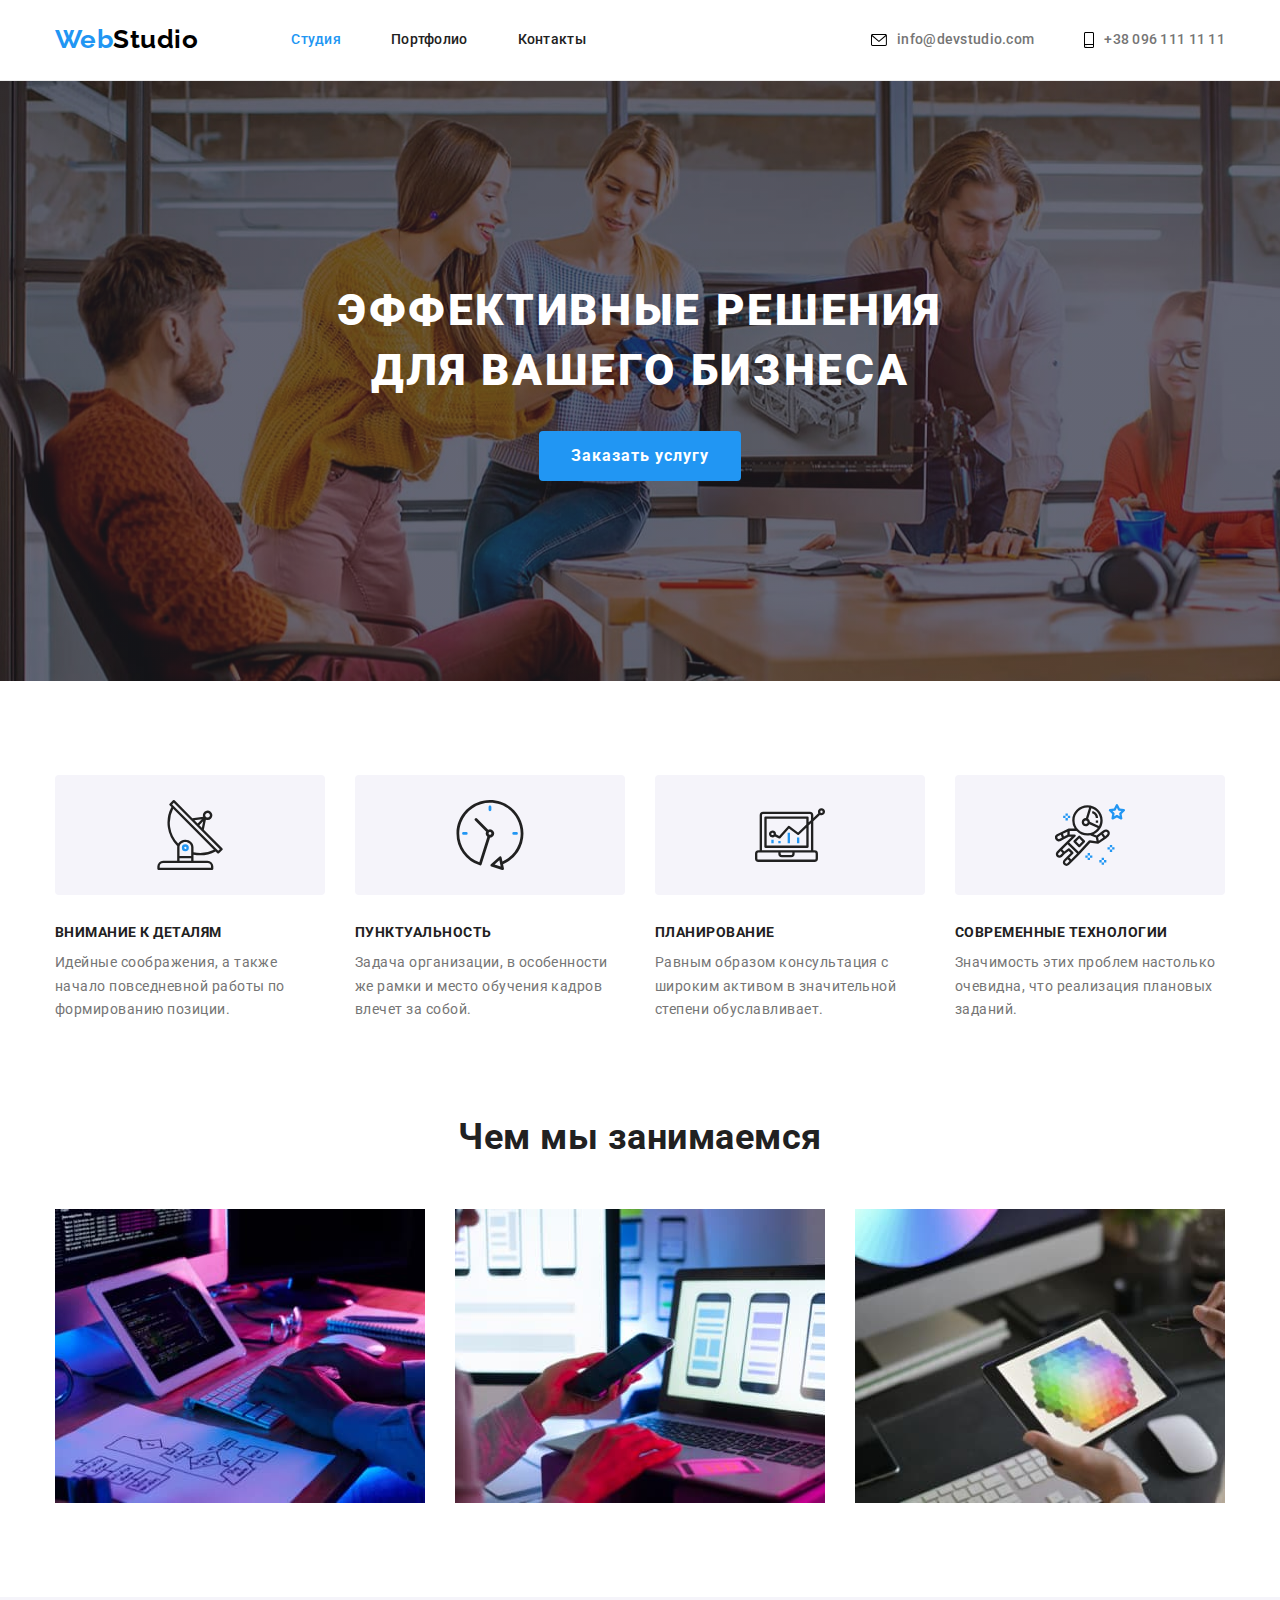
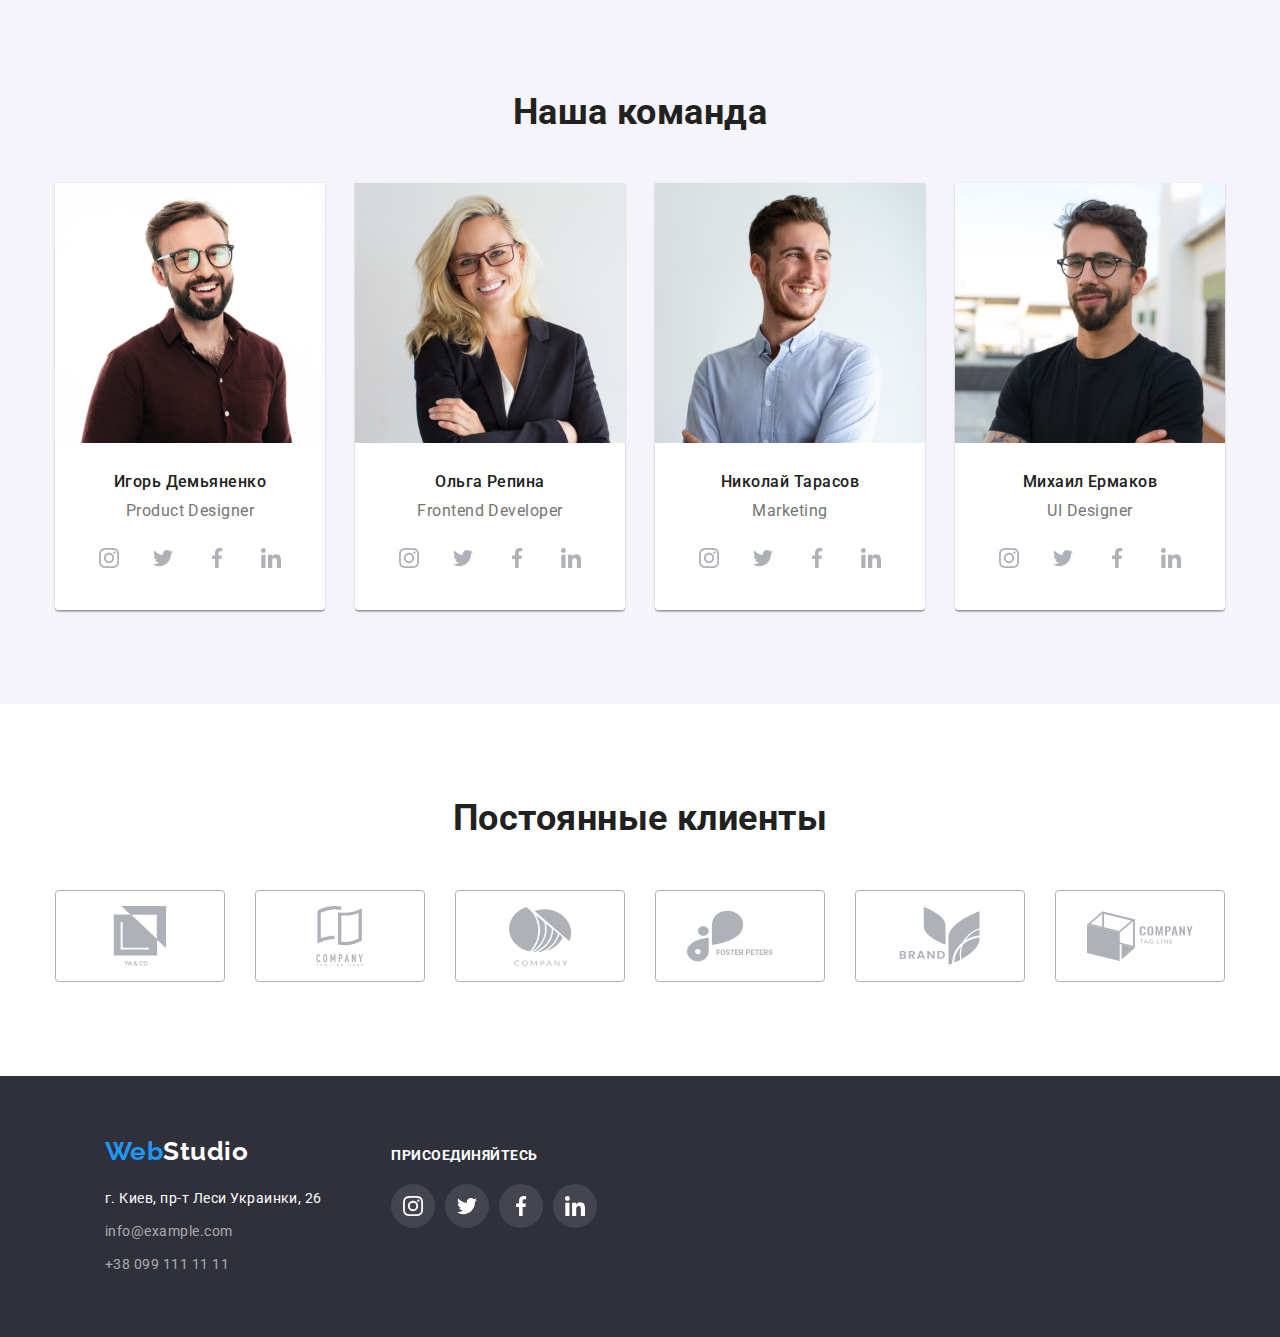
==== index.html @ 65facb2d "add starter files in project" ====
<!DOCTYPE html>
<html lang="ru">
  <head>
    <meta charset="UTF-8" />
    <meta http-equiv="X-UA-Compatible" content="IE=edge" />
    <meta name="viewport" content="width=device-width, initial-scale=1.0" />
    <title>Document</title>
    <link rel="preconnect" href="https://fonts.googleapis.com" />
    <link rel="preconnect" href="https://fonts.gstatic.com" crossorigin />
    <link
      href="https://fonts.googleapis.com/css2?family=Raleway:wght@700&family=Roboto:wght@400;500;700;900&display=swap"
      rel="stylesheet"
    />
    <link
      rel="stylesheet"
      href="https://cdnjs.cloudflare.com/ajax/libs/modern-normalize/1.1.0/modern-normalize.min.css"
    />
    <link rel="stylesheet" href="./css/styles.css" />
  </head>
  <body>
    <!-- Шапка -->
    <header>
      <div class="container main-nav">
        <a href="" class="logo"><span>Web</span>Studio</a>
        <nav>
          <ul class="site-nav list">
            <li class="item"><a href="" class="link current">Студия</a></li>
            <li class="item"><a href="./portfolio.html" class="link">Портфолио</a></li>
            <li class="item"><a href="" class="link">Контакты</a></li>
          </ul>
        </nav>
        <ul class="auth-nav list">
          <li class="item">
            <a href="mailto:info@devstudio.com" class="link">
              <svg class="icon-mail" width="16" height="12">
                <use href="./images/icons-sprite.svg#icon-envelope"></use>
              </svg>
              info@devstudio.com</a
            >
          </li>
          <li class="item">
            <a href="tel:+380961111111" class="link">
              <svg class="icon-tell" width="10" height="16">
                <use href="./images/icons-sprite.svg#icon-smartphone"></use>
              </svg>
              +38 096 111 11 11</a
            >
          </li>
        </ul>
      </div>
    </header>
    <!-- Мейн -->
    <main>
      <!-- Герой -->
      <section class="hero">
        <div class="wraper">
          <h1 class="hero-title">Эффективные решения для вашего бизнеса</h1>
          <button type="button">Заказать услугу</button>
        </div>
      </section>

      <!-- Особенности -->
      <section class="section section-features">
        <div class="container">
          <h2 class="visually-hidden section-title">Особенности компании</h2>
          <ul class="features list">
            <li class="item">
              <div class="wrapper-features">
                <svg class="icon-features" width="70" height="70">
                  <use href="./images/icons-sprite.svg#icon-antenna"></use>
                </svg>
              </div>
              <h3 class="title">Внимание к деталям</h3>
              <p>
                Идейные соображения, а также начало повседневной работы по формированию позиции.
              </p>
            </li>
            <li class="item">
              <div class="wrapper-features">
                <svg class="icon-features" width="70" height="70">
                  <use href="./images/icons-sprite.svg#icon-clock"></use>
                </svg>
              </div>
              <h3 class="title">Пунктуальность</h3>
              <p>
                Задача организации, в особенности же рамки и место обучения кадров влечет за собой.
              </p>
            </li>
            <li class="item">
              <div class="wrapper-features">
                <svg class="icon-features" width="70" height="70">
                  <use href="./images/icons-sprite.svg#icon-diagram"></use>
                </svg>
              </div>
              <h3 class="title">Планирование</h3>
              <p>
                Равным образом консультация с широким активом в значительной степени обуславливает.
              </p>
            </li>
            <li class="item">
              <div class="wrapper-features">
                <svg class="icon-features" width="70" height="70">
                  <use href="./images/icons-sprite.svg#icon-astronaut"></use>
                </svg>
              </div>
              <h3 class="title">Современные технологии</h3>
              <p>Значимость этих проблем настолько очевидна, что реализация плановых заданий.</p>
            </li>
          </ul>
        </div>
      </section>
      <!-- Чем мы занимаемся -->
      <section class="section section-wedo">
        <div class="container">
          <h2 class="title">Чем мы занимаемся</h2>
          <ul class="list">
            <li class="item">
              <a href=""
                ><img src="./images/wedo1.jpg" alt="Десктопные приложения" width="370"
              /></a>
            </li>
            <li class="item">
              <a href=""><img src="./images/wedo2.jpg" alt="Мобильные приложения" width="370" /></a>
            </li>
            <li class="item">
              <a href=""
                ><img src="./images/wedo3.jpg" alt="Планшетные приложения" width="370"
              /></a>
            </li>
          </ul>
        </div>
      </section>
      <!-- Наша команда -->
      <section class="section section-teem">
        <div class="container">
          <h2 class="teem-title">Наша команда</h2>
          <ul class="list">
            <li class="item">
              <img src="./images/teem-card-1.jpg" alt="Игорь Демьяненко" width="270" />
              <div class="wrapper">
                <h3 class="teem-name">Игорь Демьяненко</h3>
                <p class="role">Product Designer</p>
                <ul class="list social-links">
                  <li class="item-social">
                    <a href="" class="social-link">
                      <svg class="icon-link" width="20" height="20">
                        <use href="./images/icons-sprite.svg#icon-instagram"></use>
                      </svg>
                    </a>
                  </li>
                  <li class="item-social">
                    <a href="" class="social-link">
                      <svg class="icon-link" width="20" height="20">
                        <use href="./images/icons-sprite.svg#icon-twitter"></use>
                      </svg>
                    </a>
                  </li>
                  <li class="item-social">
                    <a href="" class="social-link">
                      <svg class="icon-link" width="20" height="20">
                        <use href="./images/icons-sprite.svg#icon-facebook"></use>
                      </svg>
                    </a>
                  </li>
                  <li class="item-social">
                    <a href="" class="social-link">
                      <svg class="icon-link" width="20" height="20">
                        <use href="./images/icons-sprite.svg#icon-linkedin"></use>
                      </svg>
                    </a>
                  </li>
                </ul>
              </div>
            </li>
            <li class="item">
              <img src="./images/teem-card-2.jpg" alt="Ольга Репина" width="270" />
              <div class="wrapper">
                <h3 class="teem-name">Ольга Репина</h3>
                <p class="role">Frontend Developer</p>
                <ul class="list social-links">
                  <li class="item-social">
                    <a href="" class="social-link">
                      <svg class="icon-link" width="20" height="20">
                        <use href="./images/icons-sprite.svg#icon-instagram"></use>
                      </svg>
                    </a>
                  </li>
                  <li class="item-social">
                    <a href="" class="social-link">
                      <svg class="icon-link" width="20" height="20">
                        <use href="./images/icons-sprite.svg#icon-twitter"></use>
                      </svg>
                    </a>
                  </li>
                  <li class="item-social">
                    <a href="" class="social-link">
                      <svg class="icon-link" width="20" height="20">
                        <use href="./images/icons-sprite.svg#icon-facebook"></use>
                      </svg>
                    </a>
                  </li>
                  <li class="item-social">
                    <a href="" class="social-link">
                      <svg class="icon-link" width="20" height="20">
                        <use href="./images/icons-sprite.svg#icon-linkedin"></use>
                      </svg>
                    </a>
                  </li>
                </ul>
              </div>
            </li>
            <li class="item">
              <img src="./images/teem-card-3.jpg" alt="Николай Тарасов" width="270" />
              <div class="wrapper">
                <h3 class="teem-name">Николай Тарасов</h3>
                <p class="role">Marketing</p>
                <ul class="list social-links">
                  <li class="item-social">
                    <a href="" class="social-link">
                      <svg class="icon-link" width="20" height="20">
                        <use href="./images/icons-sprite.svg#icon-instagram"></use>
                      </svg>
                    </a>
                  </li>
                  <li class="item-social">
                    <a href="" class="social-link">
                      <svg class="icon-link" width="20" height="20">
                        <use href="./images/icons-sprite.svg#icon-twitter"></use>
                      </svg>
                    </a>
                  </li>
                  <li class="item-social">
                    <a href="" class="social-link">
                      <svg class="icon-link" width="20" height="20">
                        <use href="./images/icons-sprite.svg#icon-facebook"></use>
                      </svg>
                    </a>
                  </li>
                  <li class="item-social">
                    <a href="" class="social-link">
                      <svg class="icon-link" width="20" height="20">
                        <use href="./images/icons-sprite.svg#icon-linkedin"></use>
                      </svg>
                    </a>
                  </li>
                </ul>
              </div>
            </li>
            <li class="item">
              <img src="./images/teem-card-4.jpg" alt="Михаил Ермаков" width="270" />
              <div class="wrapper">
                <h3 class="teem-name">Михаил Ермаков</h3>
                <p class="role">UI Designer</p>
                <ul class="list social-links">
                  <li class="item-social">
                    <a href="" class="social-link">
                      <svg class="icon-link" width="20" height="20">
                        <use href="./images/icons-sprite.svg#icon-instagram"></use>
                      </svg>
                    </a>
                  </li>
                  <li class="item-social">
                    <a href="" class="social-link">
                      <svg class="icon-link" width="20" height="20">
                        <use href="./images/icons-sprite.svg#icon-twitter"></use>
                      </svg>
                    </a>
                  </li>
                  <li class="item-social">
                    <a href="" class="social-link">
                      <svg class="icon-link" width="20" height="20">
                        <use href="./images/icons-sprite.svg#icon-facebook"></use>
                      </svg>
                    </a>
                  </li>
                  <li class="item-social">
                    <a href="" class="social-link">
                      <svg class="icon-link" width="20" height="20">
                        <use href="./images/icons-sprite.svg#icon-linkedin"></use>
                      </svg>
                    </a>
                  </li>
                </ul>
              </div>
            </li>
          </ul>
        </div>
      </section>
      <!-- Постоянные клиенты -->
      <section class="section clients">
        <div class="container">
          <h2 class="clients-title">Постоянные клиенты</h2>
          <ul class="list clients-list">
            <li class="client-item">
              <a href="" class="link">
                <svg class="icon-comp" width="106" height="60">
                  <use href="./images/icons-sprite.svg#icon-comp-1"></use>
                </svg>
              </a>
            </li>
            <li class="client-item">
              <a href="" class="link">
                <svg class="icon-comp" width="106" height="60">
                  <use href="./images/icons-sprite.svg#icon-comp-2"></use></svg
              ></a>
            </li>
            <li class="client-item">
              <a href="" class="link">
                <svg class="icon-comp" width="106" height="60">
                  <use href="./images/icons-sprite.svg#icon-comp-3"></use></svg
              ></a>
            </li>
            <li class="client-item">
              <a href="" class="link">
                <svg class="icon-comp" width="106" height="60">
                  <use href="./images/icons-sprite.svg#icon-comp-4"></use></svg
              ></a>
            </li>
            <li class="client-item">
              <a href="" class="link">
                <svg class="icon-comp" width="106" height="60">
                  <use href="./images/icons-sprite.svg#icon-comp-5"></use></svg
              ></a>
            </li>
            <li class="client-item">
              <a href="" class="link">
                <svg class="icon-comp" width="106" height="60">
                  <use href="./images/icons-sprite.svg#icon-comp-6"></use></svg
              ></a>
            </li>
          </ul>
        </div>
      </section>
    </main>
    <!-- Футер -->
    <footer class="bottom">
      <div class="container">
        <div class="wrapper">
          <a href="" class="logo"><span>Web</span>Studio</a>
          <address>
            <ul class="adress-list list">
              <li class="item">г. Киев, пр-т Леси Украинки, 26</li>
              <li class="item">
                <a href="mailto:info@example.com" class="link">info@example.com</a>
              </li>
              <li class="item"><a href="tel:+380991111111" class="link">+38 099 111 11 11</a></li>
            </ul>
          </address>
        </div>
        <div class="wrapper">
          <p class="text">присоединяйтесь</p>
          <ul class="list list-social">
            <li class="item-icon">
              <a href="" class="social-link">
                <svg class="icon-link" width="20" height="20">
                  <use href="./images/icons-sprite.svg#icon-instagram"></use>
                </svg>
              </a>
            </li>
            <li class="item-icon">
              <a href="" class="social-link">
                <svg class="icon-link" width="20" height="20">
                  <use href="./images/icons-sprite.svg#icon-twitter"></use>
                </svg>
              </a>
            </li>
            <li class="item-icon">
              <a href="" class="social-link">
                <svg class="icon-link" width="20" height="20">
                  <use href="./images/icons-sprite.svg#icon-facebook"></use>
                </svg>
              </a>
            </li>
            <li class="item-icon">
              <a href="" class="social-link">
                <svg class="icon-link" width="20" height="20">
                  <use href="./images/icons-sprite.svg#icon-linkedin"></use>
                </svg>
              </a>
            </li>
          </ul>
        </div>
      </div>
    </footer>
  </body>
</html>
---- css/styles.css ----
/* Цвет основного текста : #757575 */
/* Вторичный цвет текста #212121 */
/* Белый цвет #FFFFFF */
/* Цвет акцента #2196F3 */
/* Вторичный цвет фона #F5F4FA */

:root {
  --primary-text-color: #757575;
  --secondary-text-color: #212121;
  --accent-color: #2196f3;
  --bg-section-color: #2f303a;
  --secondary-bg-color: #f5f4fa;
  --white-color: #ffffff;
  --footer-color-adress: rgba(255, 255, 255, 0.6);
  --black-color: #000000;
}

body {
  background-color: var(--white-color);
  color: var(--primary-text-color);
  font-family: 'Roboto', sans-serif;
  letter-spacing: 0.03em;
}

.list {
  list-style: none;
}

h1,
h2,
h3,
h4,
h5,
h6,
p,
ul {
  margin: 0;
  padding: 0;
}

.container {
  margin-left: auto;
  margin-right: auto;
  width: 1200px;
  padding-left: 15px;
  padding-right: 15px;
}
.section {
  padding-top: 94px;
  padding-bottom: 94px;
}

.visually-hidden {
  position: absolute;
  white-space: nowrap;
  width: 1px;
  height: 1px;
  overflow: hidden;
  border: 0;
  padding: 0;
  clip: rect(0 0 0 0);
  clip-path: inset(50%);
  margin: -1px;
}

img {
  display: block;
}
/* Шапка */
header {
  border-bottom: 1px solid #ececec;
}
.logo {
  margin-right: 93px;

  color: var(--black-color);
  font-family: 'Raleway', sans-serif;
  font-weight: 700;
  font-size: 26px;
  line-height: 1.2;
  text-decoration: none;
}
.logo span {
  color: var(--accent-color);
}

/* main-nav */
.main-nav {
  display: flex;
  align-items: center;
}

.site-nav {
  display: flex;
}

.site-nav .item {
  margin-right: 50px;
}

.site-nav .item:last-child {
  margin-right: 0;
}

.site-nav .link {
  display: block;
  padding-top: 32px;
  padding-bottom: 32px;
  color: var(--secondary-text-color);
  font-weight: 500;
  font-size: 14px;
  line-height: 1.14;
  letter-spacing: 0.02em;
  text-decoration: none;
}
.site-nav .link:hover,
.site-nav .link:focus {
  color: var(--accent-color);
}
.link.current {
  color: var(--accent-color);
}

.auth-nav {
  display: flex;
  margin-left: auto;
}

.auth-nav .item + .item {
  margin-left: 50px;
}

.auth-nav .link {
  padding-top: 32px;
  padding-bottom: 32px;

  display: flex;
  align-items: center;

  color: var(--primary-text-color);
  font-weight: 500;
  font-size: 14px;
  line-height: 1.14;
  letter-spacing: 0.02em;
  text-decoration: none;
}
.auth-nav .link:hover,
.auth-nav .link:focus {
  color: var(--accent-color);
}

.icon-mail,
.icon-tell {
  display: inline-block;
  margin-right: 10px;
}

.auth-nav .link:hover,
.auth-nav .link:focus {
  fill: var(--accent-color);
}

/* Герой */
.hero {
  background-color: var(--bg-section-color);
}

.hero .wraper {
  padding: 200px 0;
  max-width: 1600px;
  margin-right: auto;
  margin-left: auto;
  background-image: linear-gradient(to right, rgba(47, 48, 58, 0.4), rgba(47, 48, 58, 0.4)),
    url(../images/hero.jpg);
  text-align: center;
}
.hero-title {
  margin: 0 auto;
  max-width: 650px;

  color: var(--white-color);
  font-weight: 900;
  font-size: 44px;
  line-height: 1.36;
  letter-spacing: 0.06em;
  text-transform: uppercase;
}
.hero button {
  display: inline-block;
  margin-top: 30px;
  padding: 10px 32px;
  border-radius: 4px;
  border: transparent;
  min-width: 200px;
  height: 50px;

  background-color: var(--accent-color);
  color: var(--white-color);

  cursor: pointer;
  font-family: inherit;
  font-weight: 700;
  font-size: 16px;
  line-height: 1.88;
  letter-spacing: 0.06em;
}

.hero button:focus,
.hero button:hover {
  background-color: #188ce8;
}

/* Особенности */
.features.list {
  display: flex;
}

.features > .item {
  flex-basis: calc((100% - 30px) / 4);
}

.features > .item:not(:last-child) {
  margin-right: 30px;
}

.wrapper-features {
  display: flex;
  justify-content: center;
  align-items: center;
  background-color: var(--secondary-bg-color);
  border-radius: 4px;
  height: 120px;
  width: 100%;
  margin-bottom: 30px;
}

.features .title {
  margin-bottom: 10px;

  color: var(--secondary-text-color);
  font-weight: 700;
  font-size: 14px;
  line-height: 1.14;
  text-transform: uppercase;
}
.features p {
  font-size: 14px;
  line-height: 1.71;
}

/* Чем мы занимаемся */
.section-wedo {
  padding-top: 0;
}

.section-wedo .list {
  display: flex;
  margin-top: 50px;
}

.section-wedo .item:nth-child(-n + 2) {
  margin-right: 30px;
}

.section-wedo img {
  display: block;
}

.section-wedo .title {
  color: var(--secondary-text-color);
  font-weight: 700;
  font-size: 36px;
  line-height: 1.17;
  text-align: center;
}

/* Наша команда */
.section-teem .list {
  display: flex;
}

.section .wrapper {
  padding-top: 30px;
  padding-bottom: 30px;

  background-color: var(--white-color);
  border-radius: 0px 0px 4px 4px;
}

.section-teem .item {
  flex-basis: calc((100%-90) / 4);
  margin-right: 30px;

  text-align: center;
  box-shadow: 0px 1px 3px rgba(0, 0, 0, 0.12), 0px 1px 1px rgba(0, 0, 0, 0.14),
    0px 2px 1px rgba(0, 0, 0, 0.2);
  border-radius: 0px 0px 4px 4px;
}

.section-teem .item:nth-child(4) {
  margin-right: 0;
}

.section-teem {
  background-color: var(--secondary-bg-color);
}
.teem-title {
  margin-bottom: 50px;

  color: var(--secondary-text-color);
  font-weight: 700;
  font-size: 36px;
  line-height: 1.17;
  text-align: center;
}
.teem {
  color: var(--secondary-text-color);
}
.teem-name {
  margin-bottom: 10px;

  color: var(--secondary-text-color);
  font-weight: 500;
  font-size: 16px;
  line-height: 1.18;
}

.role {
  font-size: 16px;
  line-height: 1.18;
}

/* Ссылки на соцсети */

.social-links {
  display: flex;
  justify-content: center;
  margin-top: 16px;
  /* padding: 16px 32px 30px 32px; */
  background-color: var(--white-color);
  border-radius: 0px 0px 4px 4px;
}

.social-link {
  display: flex;
  justify-content: center;
  align-items: center;
  height: 44px;
  width: 44px;
  border-radius: 50%;
  color: #afb1b8;
}

.item-social:not(:last-child) {
  margin-right: 10px;
}

.social-link:hover {
  background-color: var(--accent-color);
  color: var(--white-color);
}

.icon-link {
  fill: currentColor;
}
/* <!-- Постоянные клиенты --> */
.clients-title {
  font-weight: 700;
  font-size: 36px;
  line-height: 1.16;
  text-align: center;
  color: var(--secondary-text-color);
  margin-bottom: 50px;
}

.clients-list {
  display: flex;
  justify-content: center;
}

.client-item:not(:last-child) {
  margin-right: 30px;
}

.clients .link {
  display: flex;
  justify-content: center;
  align-items: center;
  height: 92px;
  width: 170px;

  border: 1px solid #afb1b8;
  border-radius: 4px;
  color: #afb1b8;
}

.icon-comp {
  fill: currentColor;
}

.client-item .link:hover {
  color: var(--accent-color);
  border: 1px solid #2196f3;
}
/* Футер */
.bottom {
  padding-top: 60px;
  padding-bottom: 60px;
  background-color: var(--bg-section-color);
}
.bottom a {
  color: var(--white-color);
}

.adress-list {
  margin-top: 20px;
}

.adress-list .item {
  margin-bottom: 9px;

  color: var(--white-color);
  font-style: normal;
  font-size: 14px;
  line-height: 1.71;
}

.adress-list .item:last-child {
  margin-bottom: 0;
}

.adress-list .link {
  color: var(--footer-color-adress);
  font-size: 14px;
  line-height: 1.71;
  text-decoration: none;
}
.adress-list .link:hover,
.adress-list .link:focus {
  color: var(--accent-color);
}

.bottom .container {
  display: flex;
}

.bottom .wrapper {
  margin-left: 50px;
}

.text {
  margin-top: 12px;
  margin-bottom: 20px;
  font-weight: 700;
  font-size: 14px;
  line-height: 1.14;
  text-transform: uppercase;
  color: var(--white-color);
}

.bottom .list-social {
  display: flex;
}

.item-icon {
  margin-right: 10px;
}

.bottom .social-link {
  background-color: rgba(255, 255, 255, 0.1);
}

.social-link:hover {
  background-color: var(--accent-color);
}
/* Портфолио */
.projects .list.buttons {
  display: flex;
  justify-content: center;
  margin-bottom: 50px;
}

.buttons .item:not(:last-child) {
  margin-right: 8px;
}

.button-item {
  padding: 6px 22px;
  border: transparent;
  border-radius: 4px;

  background-color: var(--secondary-bg-color);
  color: var(--secondary-text-color);
  cursor: pointer;
  font-family: inherit;
  font-weight: 500;
  font-size: 16px;
  line-height: 1.62;
}

.buttons .active {
  background-color: var(--accent-color);
  color: var(--white-color);
}

.button-item:hover,
.button-item:focus {
  background-color: var(--accent-color);
  color: var(--white-color);
  box-shadow: 0px 3px 1px rgba(0, 0, 0, 0.1), 0px 1px 2px rgba(0, 0, 0, 0.08),
    0px 2px 2px rgba(0, 0, 0, 0.12);
}

.list.project {
  display: flex;
  flex-wrap: wrap;
  margin-left: -30px;
  margin-top: -30px;
}

.project .item {
  flex-basis: calc(100% / 3 - 30px);
  margin-left: 30px;
  margin-top: 30px;
}

.content {
  padding: 20px 24px;
  border: 1px solid #eeeeee;
}

.project-title {
  color: var(--secondary-text-color);
  font-weight: 700;
  font-size: 18px;
  line-height: 2;
  letter-spacing: 0.06em;
}
.project-type {
  color: var(--primary-text-color);
  font-size: 16px;
  line-height: 1.88;
}

.projects .link {
  text-decoration: none;
}

.projects .item:hover {
  box-shadow: 0px 1px 1px rgba(0, 0, 0, 0.12), 0px 4px 4px rgba(0, 0, 0, 0.06),
    1px 4px 6px rgba(0, 0, 0, 0.16);
}
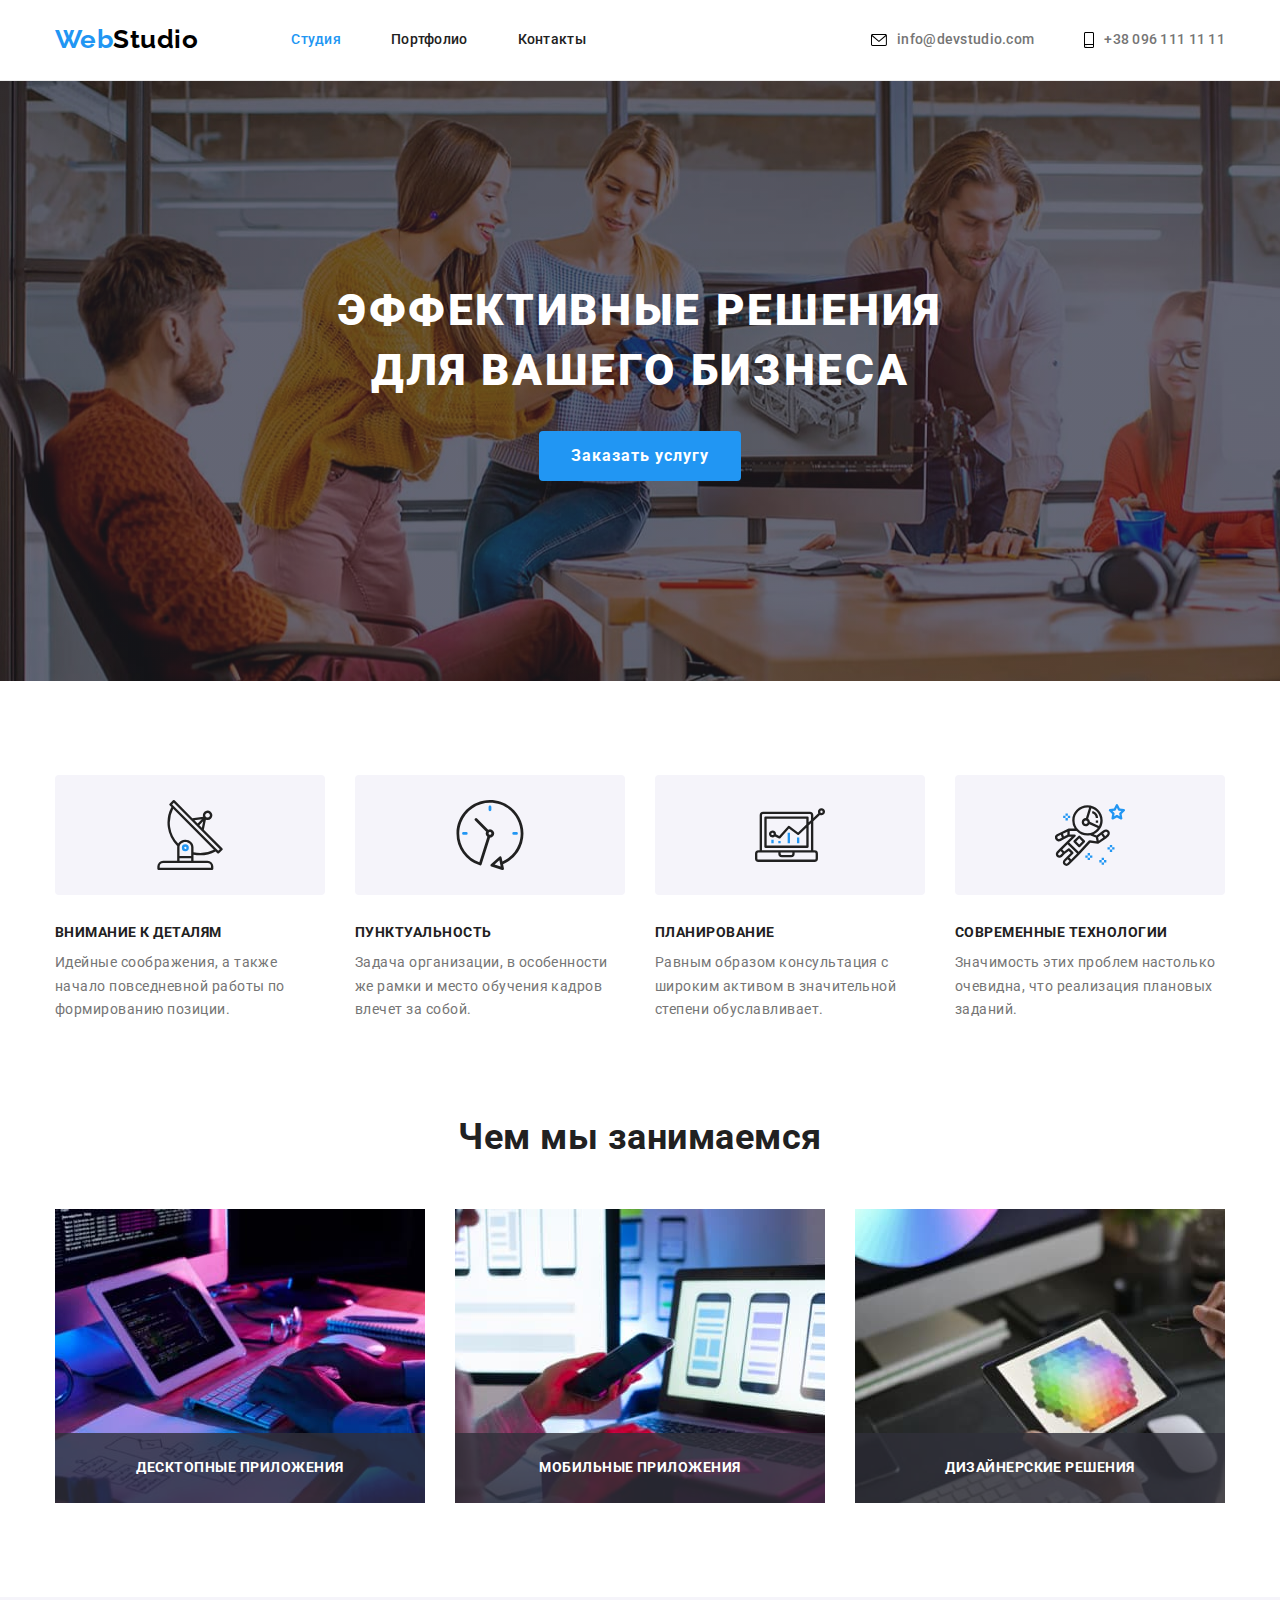
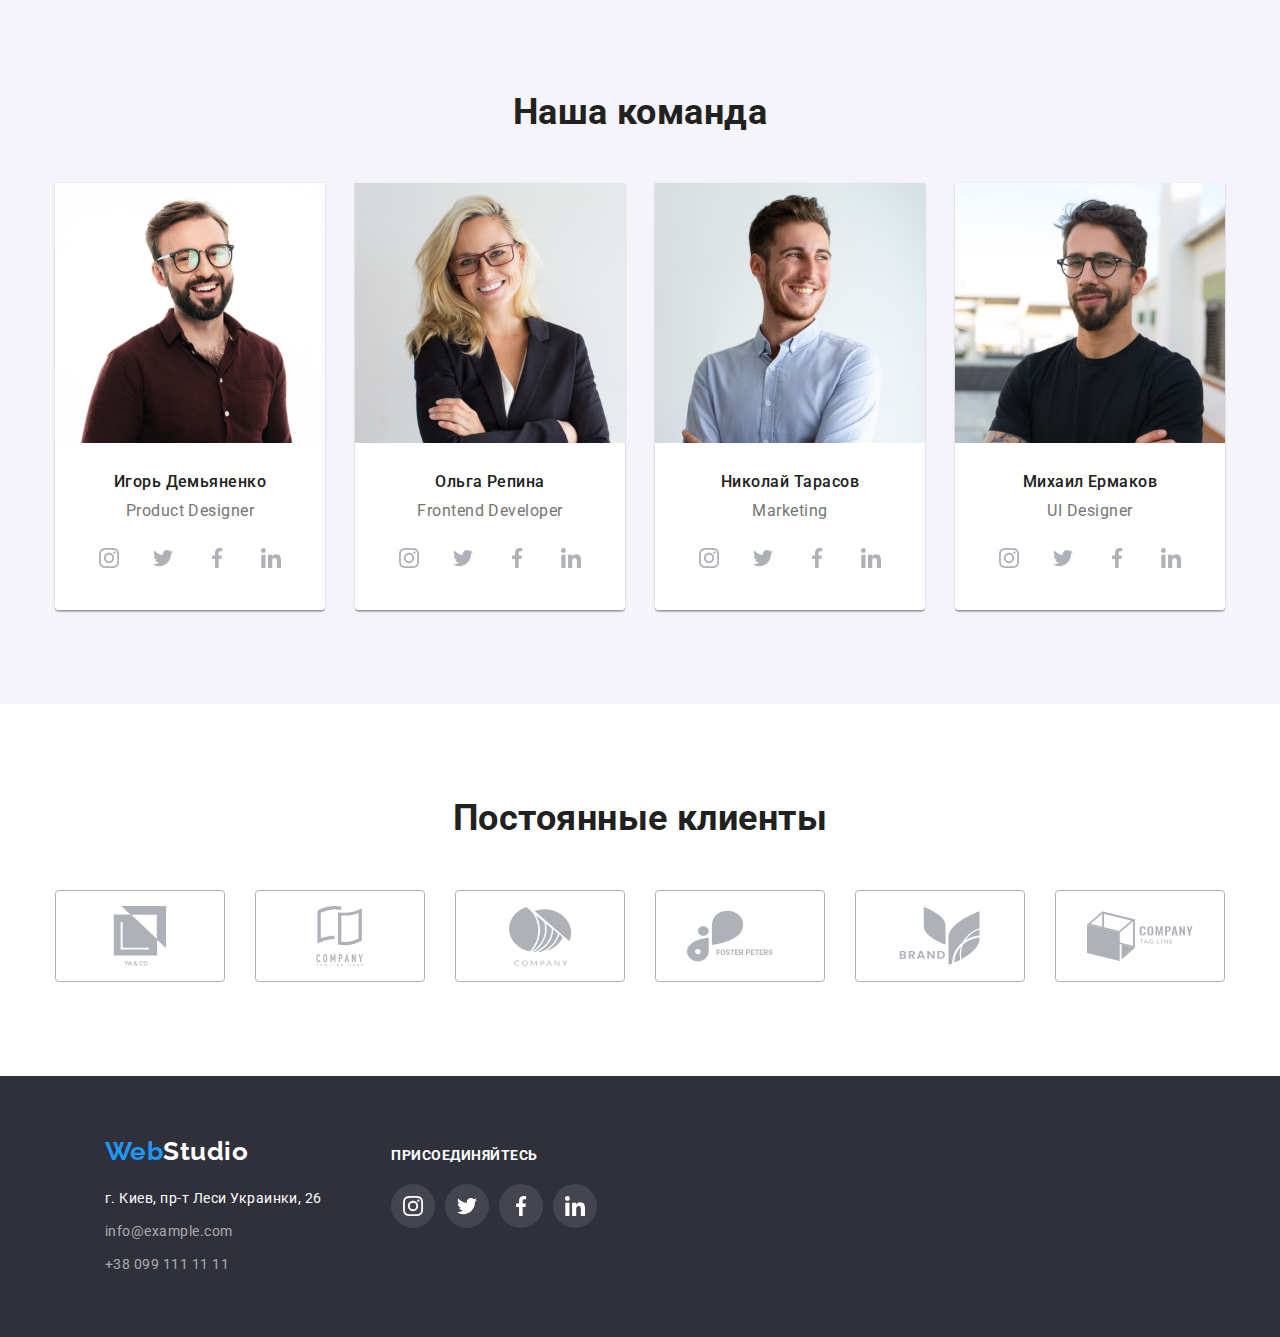
==== commit 7c0c40c7: "add overlay wedo srction" ====
--- a/index.html
+++ b/index.html
@@ -118,14 +118,15 @@
               <a href=""
                 ><img src="./images/wedo1.jpg" alt="Десктопные приложения" width="370"
               /></a>
+              <div class="wrapper-text"><p class="wedo-text">Десктопные приложения</p></div>
             </li>
             <li class="item">
               <a href=""><img src="./images/wedo2.jpg" alt="Мобильные приложения" width="370" /></a>
-            </li>
-            <li class="item">
-              <a href=""
-                ><img src="./images/wedo3.jpg" alt="Планшетные приложения" width="370"
-              /></a>
+              <div class="wrapper-text"><p class="wedo-text">Мобильные приложения</p></div>
+            </li>
+            <li class="item">
+              <a href=""><img src="./images/wedo3.jpg" alt="Дизайнерские решения" width="370" /></a>
+              <div class="wrapper-text"><p class="wedo-text">Дизайнерские решения</p></div>
             </li>
           </ul>
         </div>
--- a/css/styles.css
+++ b/css/styles.css
@@ -112,6 +112,8 @@
   line-height: 1.14;
   letter-spacing: 0.02em;
   text-decoration: none;
+
+  transition: color 250ms cubic-bezier(0.4, 0, 0.2, 1);
 }
 .site-nav .link:hover,
 .site-nav .link:focus {
@@ -143,6 +145,8 @@
   line-height: 1.14;
   letter-spacing: 0.02em;
   text-decoration: none;
+
+  transition: color 250ms cubic-bezier(0.4, 0, 0.2, 1);
 }
 .auth-nav .link:hover,
 .auth-nav .link:focus {
@@ -153,6 +157,8 @@
 .icon-tell {
   display: inline-block;
   margin-right: 10px;
+
+  transition: fill 250ms cubic-bezier(0.4, 0, 0.2, 1);
 }
 
 .auth-nav .link:hover,
@@ -203,6 +209,8 @@
   font-size: 16px;
   line-height: 1.88;
   letter-spacing: 0.06em;
+
+  transition: background-color 250ms cubic-bezier(0.4, 0, 0.2, 1);
 }
 
 .hero button:focus,
@@ -274,6 +282,58 @@
   text-align: center;
 }
 
+.section-wedo .item {
+  position: relative;
+}
+
+.wrapper-text {
+  position: absolute;
+  bottom: 0;
+  width: 100%;
+  height: 70px;
+
+  display: flex;
+  justify-content: center;
+  align-items: center;
+
+  font-weight: 700;
+  font-size: 14px;
+  line-height: 1.14;
+  text-align: center;
+  text-transform: uppercase;
+  color: var(--white-color);
+
+  background-color: rgba(47, 48, 58, 0.8);
+}
+/* .section-wedo .item {
+  position: relative;
+}
+
+.section-wedo .item::after {
+  position: absolute;
+  bottom: 0;
+  left: 0;
+  display: block;
+  content: '';
+  width: 100%;
+  height: 70px;
+
+  background-color: rgba(47, 48, 58, 0.8);
+}
+
+.wedo-text {
+  position: absolute;
+  left: 0;
+  right: 0;
+  bottom: 25px;
+  z-index: 1;
+  font-weight: 700;
+  font-size: 14px;
+  line-height: 1.14;
+  text-align: center;
+  text-transform: uppercase;
+  color: var(--white-color);
+} */
 /* Наша команда */
 .section-teem .list {
   display: flex;
@@ -349,13 +409,17 @@
   width: 44px;
   border-radius: 50%;
   color: #afb1b8;
+
+  transition: background-color 250ms cubic-bezier(0.4, 0, 0.2, 1),
+    color 250ms cubic-bezier(0.4, 0, 0.2, 1);
 }
 
 .item-social:not(:last-child) {
   margin-right: 10px;
 }
 
-.social-link:hover {
+.social-link:hover,
+.social-link:focus {
   background-color: var(--accent-color);
   color: var(--white-color);
 }
@@ -392,13 +456,16 @@
   border: 1px solid #afb1b8;
   border-radius: 4px;
   color: #afb1b8;
+
+  transition: border 250ms cubic-bezier(0.4, 0, 0.2, 1), color 250ms cubic-bezier(0.4, 0, 0.2, 1);
 }
 
 .icon-comp {
   fill: currentColor;
 }
 
-.client-item .link:hover {
+.client-item .link:hover,
+.client-item .link:focus {
   color: var(--accent-color);
   border: 1px solid #2196f3;
 }
@@ -434,7 +501,10 @@
   font-size: 14px;
   line-height: 1.71;
   text-decoration: none;
-}
+
+  transition: color 250ms cubic-bezier(0.4, 0, 0.2, 1);
+}
+
 .adress-list .link:hover,
 .adress-list .link:focus {
   color: var(--accent-color);
@@ -468,9 +538,12 @@
 
 .bottom .social-link {
   background-color: rgba(255, 255, 255, 0.1);
-}
-
-.social-link:hover {
+
+  transition: background-color 250ms cubic-bezier(0.4, 0, 0.2, 1);
+}
+
+.social-link:hover,
+.social-link:focus {
   background-color: var(--accent-color);
 }
 /* Портфолио */
@@ -496,6 +569,9 @@
   font-weight: 500;
   font-size: 16px;
   line-height: 1.62;
+
+  transition: background-color 250ms cubic-bezier(0.4, 0, 0.2, 1),
+    color 250ms cubic-bezier(0.4, 0, 0.2, 1), box-shadow 250ms cubic-bezier(0.4, 0, 0.2, 1);
 }
 
 .buttons .active {
@@ -522,6 +598,8 @@
   flex-basis: calc(100% / 3 - 30px);
   margin-left: 30px;
   margin-top: 30px;
+
+  transition: box-shadow 250ms cubic-bezier(0.4, 0, 0.2, 1);
 }
 
 .content {
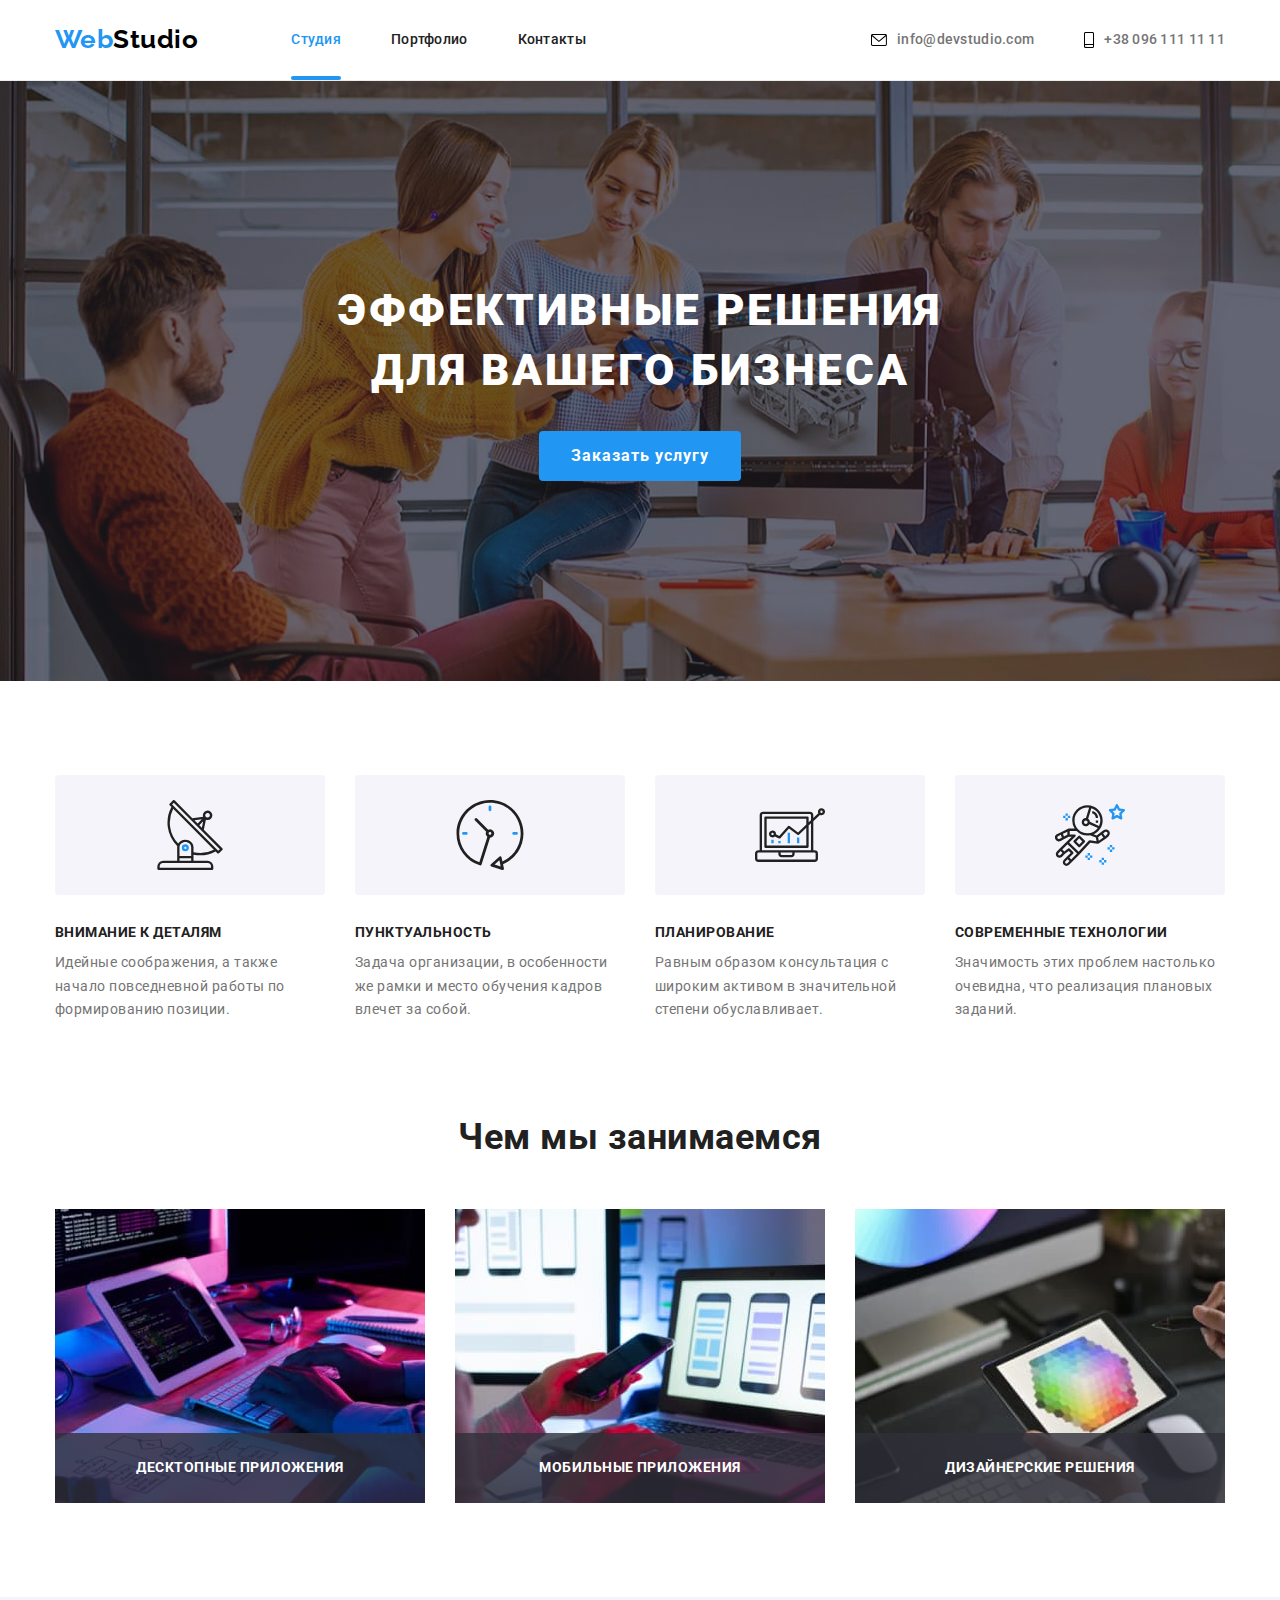
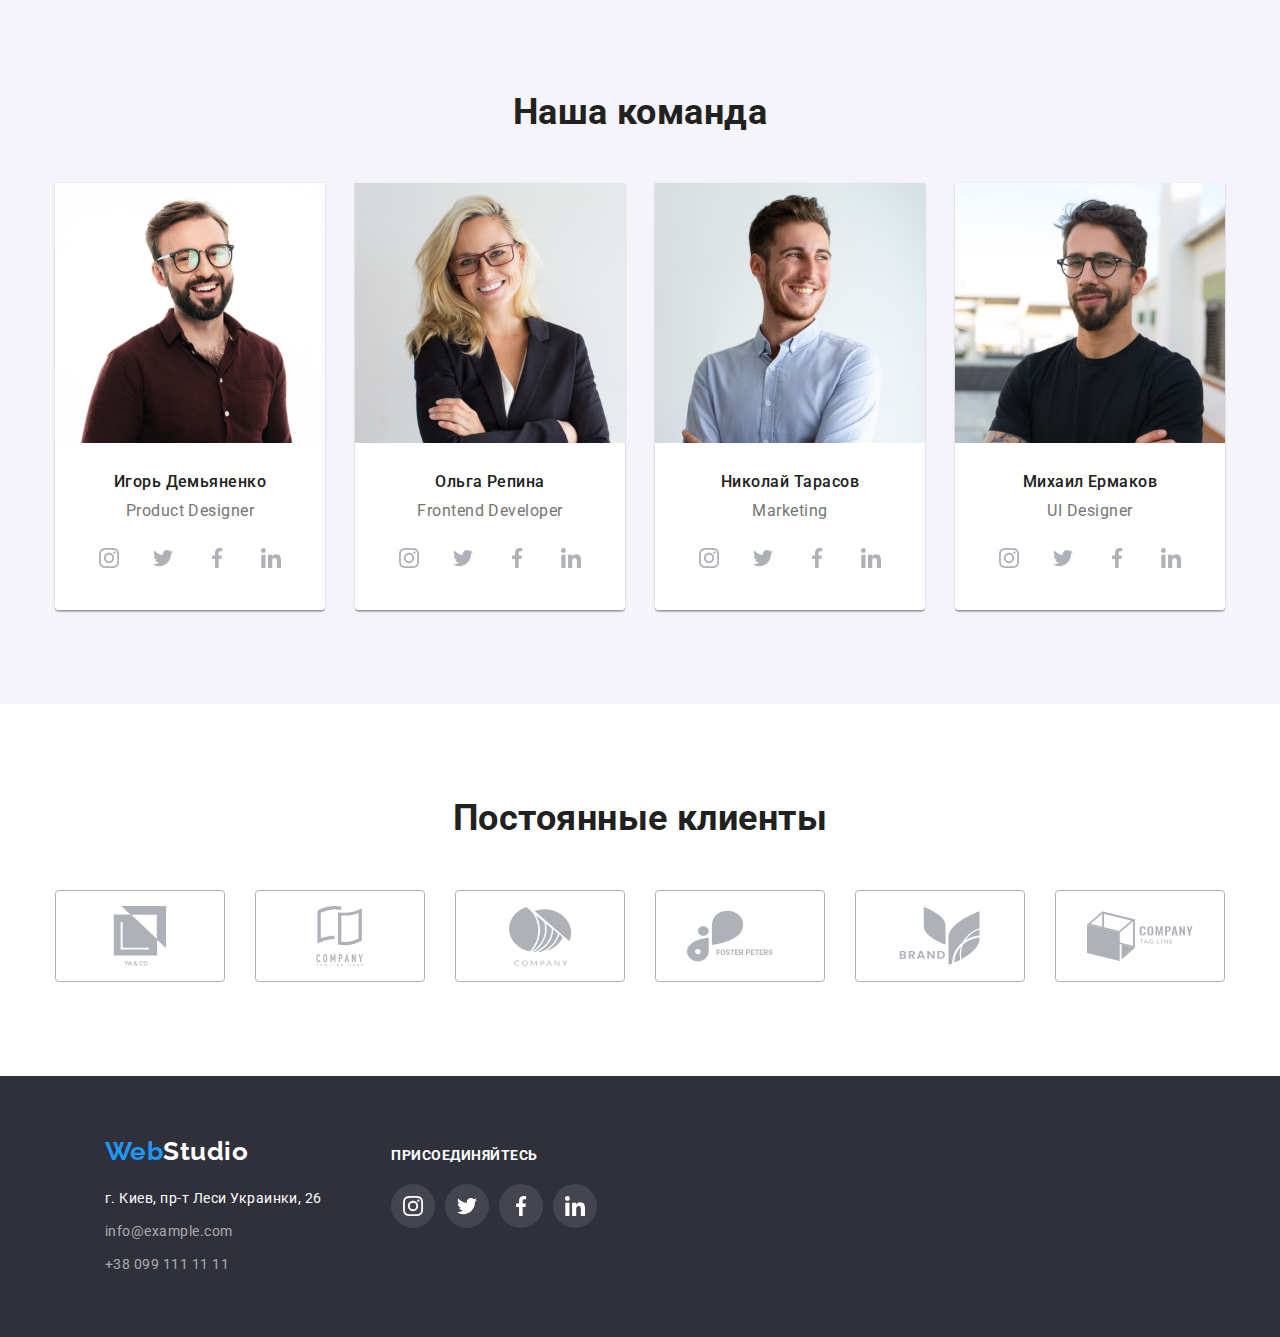
==== commit af7adcd2: "add animation for modal" ====
--- a/index.html
+++ b/index.html
@@ -55,7 +55,7 @@
       <section class="hero">
         <div class="wraper">
           <h1 class="hero-title">Эффективные решения для вашего бизнеса</h1>
-          <button type="button">Заказать услугу</button>
+          <button data-modal-open type="button">Заказать услугу</button>
         </div>
       </section>
 
@@ -383,5 +383,11 @@
         </div>
       </div>
     </footer>
+    <div data-modal class="backdrop is-hidden">
+      <div class="modal">
+        <button data-modal-close class="modal-btn" type="button"></button>
+      </div>
+    </div>
+    <script src="./js/modal.js"></script>
   </body>
 </html>
--- a/css/styles.css
+++ b/css/styles.css
@@ -120,7 +120,19 @@
   color: var(--accent-color);
 }
 .link.current {
+  position: relative;
   color: var(--accent-color);
+}
+
+.link.current::after {
+  position: absolute;
+  bottom: 0;
+  content: '';
+  display: block;
+  width: 100%;
+  height: 4px;
+  background-color: var(--accent-color);
+  border-radius: 2px;
 }
 
 .auth-nav {
@@ -305,35 +317,7 @@
 
   background-color: rgba(47, 48, 58, 0.8);
 }
-/* .section-wedo .item {
-  position: relative;
-}
-
-.section-wedo .item::after {
-  position: absolute;
-  bottom: 0;
-  left: 0;
-  display: block;
-  content: '';
-  width: 100%;
-  height: 70px;
-
-  background-color: rgba(47, 48, 58, 0.8);
-}
-
-.wedo-text {
-  position: absolute;
-  left: 0;
-  right: 0;
-  bottom: 25px;
-  z-index: 1;
-  font-weight: 700;
-  font-size: 14px;
-  line-height: 1.14;
-  text-align: center;
-  text-transform: uppercase;
-  color: var(--white-color);
-} */
+
 /* Наша команда */
 .section-teem .list {
   display: flex;
@@ -628,3 +612,75 @@
   box-shadow: 0px 1px 1px rgba(0, 0, 0, 0.12), 0px 4px 4px rgba(0, 0, 0, 0.06),
     1px 4px 6px rgba(0, 0, 0, 0.16);
 }
+
+.thumb {
+  position: relative;
+  overflow: hidden;
+}
+
+.project-text {
+  position: absolute;
+  top: 0;
+  transform: translate(0, 101%);
+  transition: transform 250ms cubic-bezier(0.4, 0, 0.2, 1);
+
+  padding: 63px 24px;
+  width: 100%;
+  height: 100%;
+  font-size: 18px;
+  line-height: 1.56;
+
+  background-color: rgba(33, 150, 243, 0.9);
+  color: var(--white-color);
+}
+
+.projects .item:hover .project-text {
+  transform: translate(0, 0);
+}
+
+/* ===Modal=== */
+.backdrop {
+  position: fixed;
+  top: 0;
+  left: 0;
+  height: 100%;
+  width: 100%;
+  background-color: rgba(0, 0, 0, 0.2);
+  box-shadow: 0px 4px 4px rgba(0, 0, 0, 0.25);
+  opacity: 1;
+  transition: opacity 250ms cubic-bezier(0.4, 0, 0.2, 1);
+}
+
+.backdrop.is-hidden {
+  opacity: 0;
+  pointer-events: none;
+}
+
+.backdrop.is-hidden .modal {
+  transform: translate(-50%, -50%) scale(1.2);
+}
+
+.modal {
+  position: absolute;
+  top: 50%;
+  left: 50%;
+
+  width: 528px;
+  height: 581px;
+  background-color: var(--white-color);
+
+  transform: translate(-50%, -50%) scale(1);
+  transition: transform 250ms cubic-bezier(0.4, 0, 0.2, 1);
+}
+
+.modal-btn {
+  position: absolute;
+  top: 8px;
+  right: 8px;
+  width: 30px;
+  height: 30px;
+  border: none;
+  background-image: url(../images/close-btn.svg);
+  background-color: var(--white-color);
+  cursor: pointer;
+}
